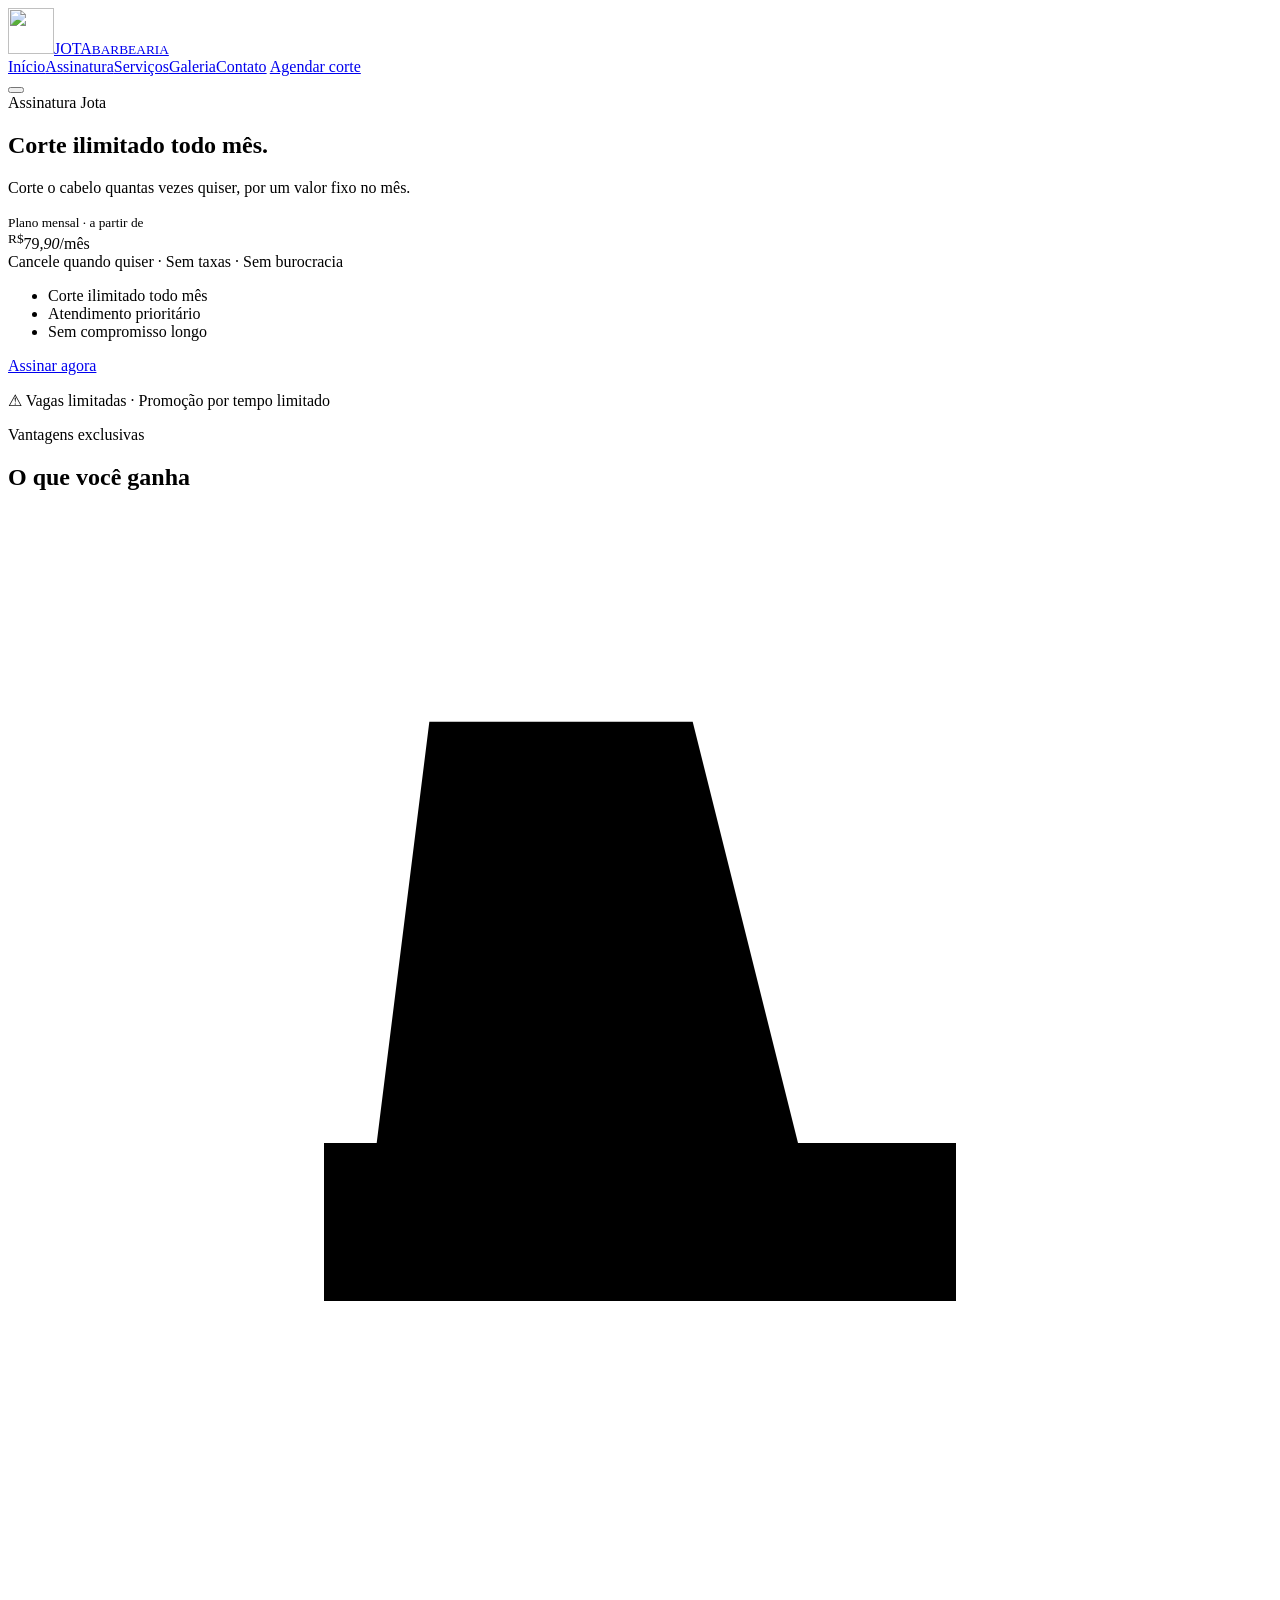
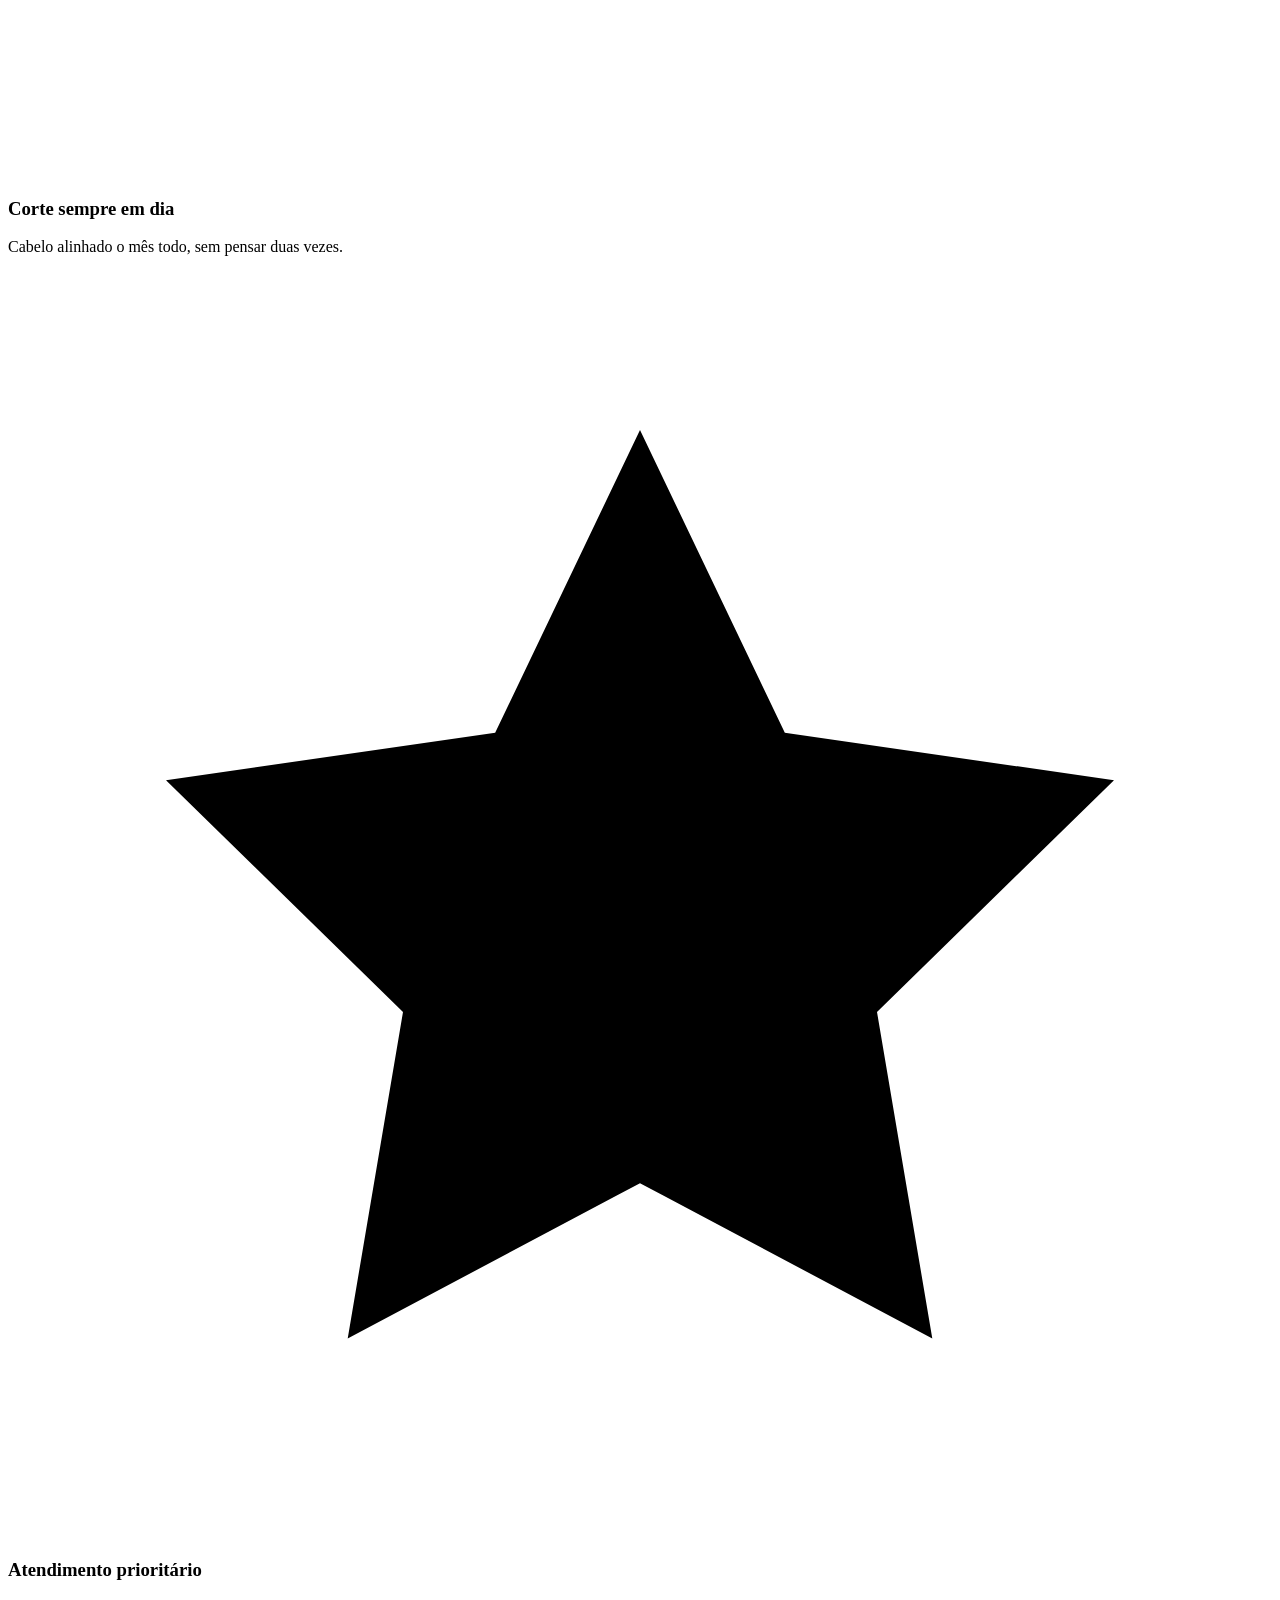
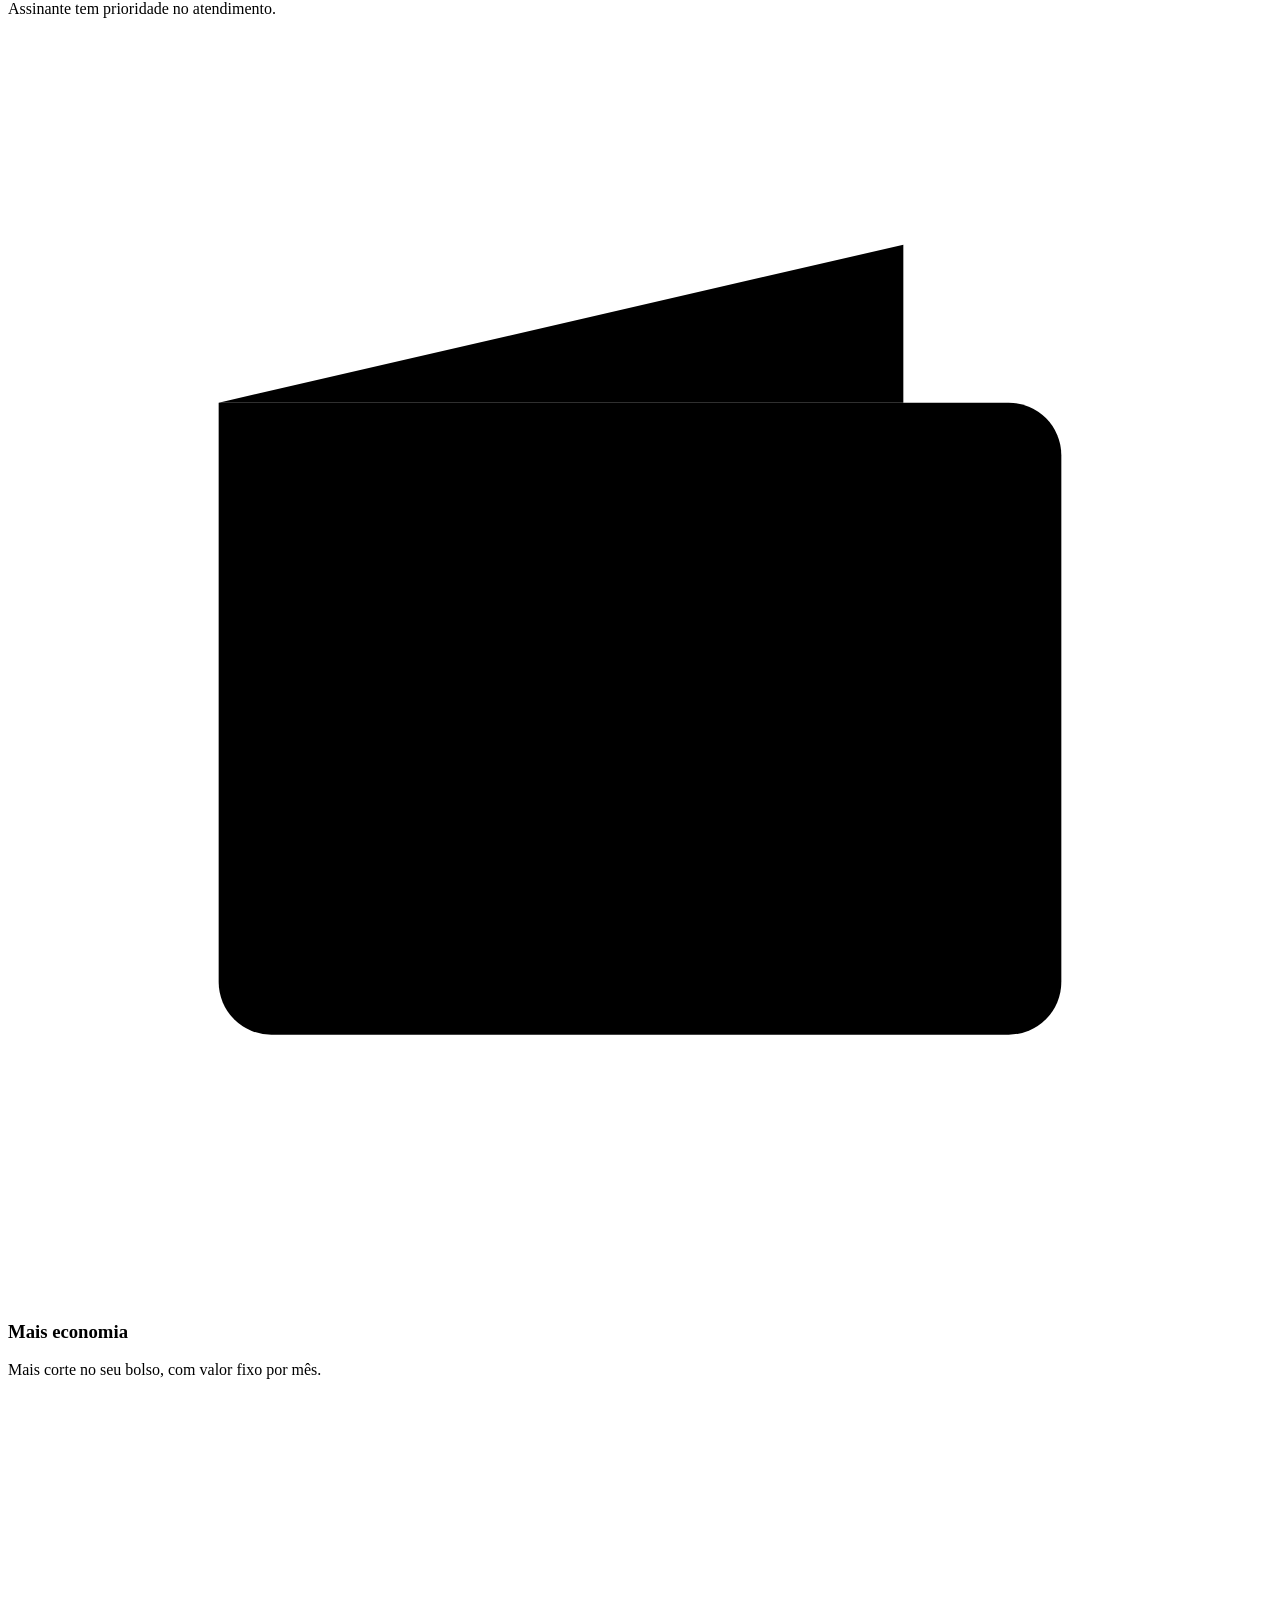
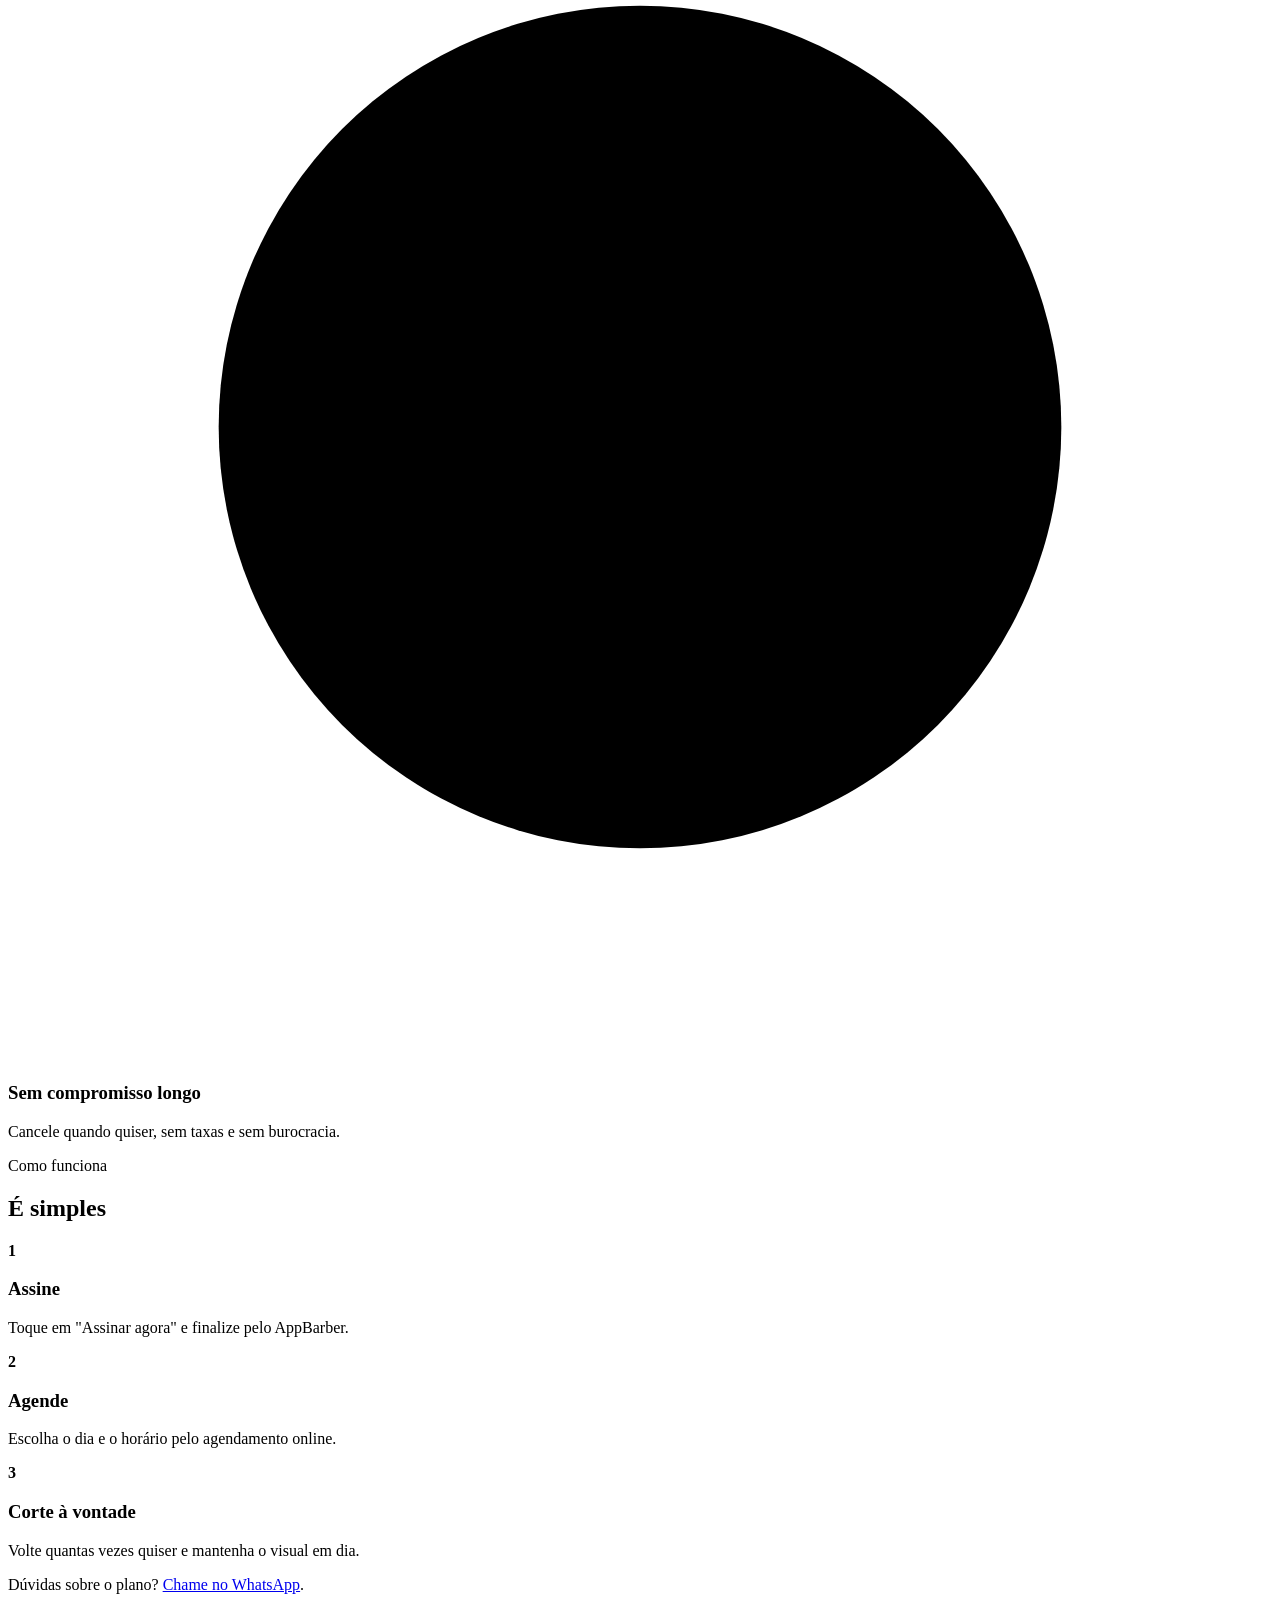
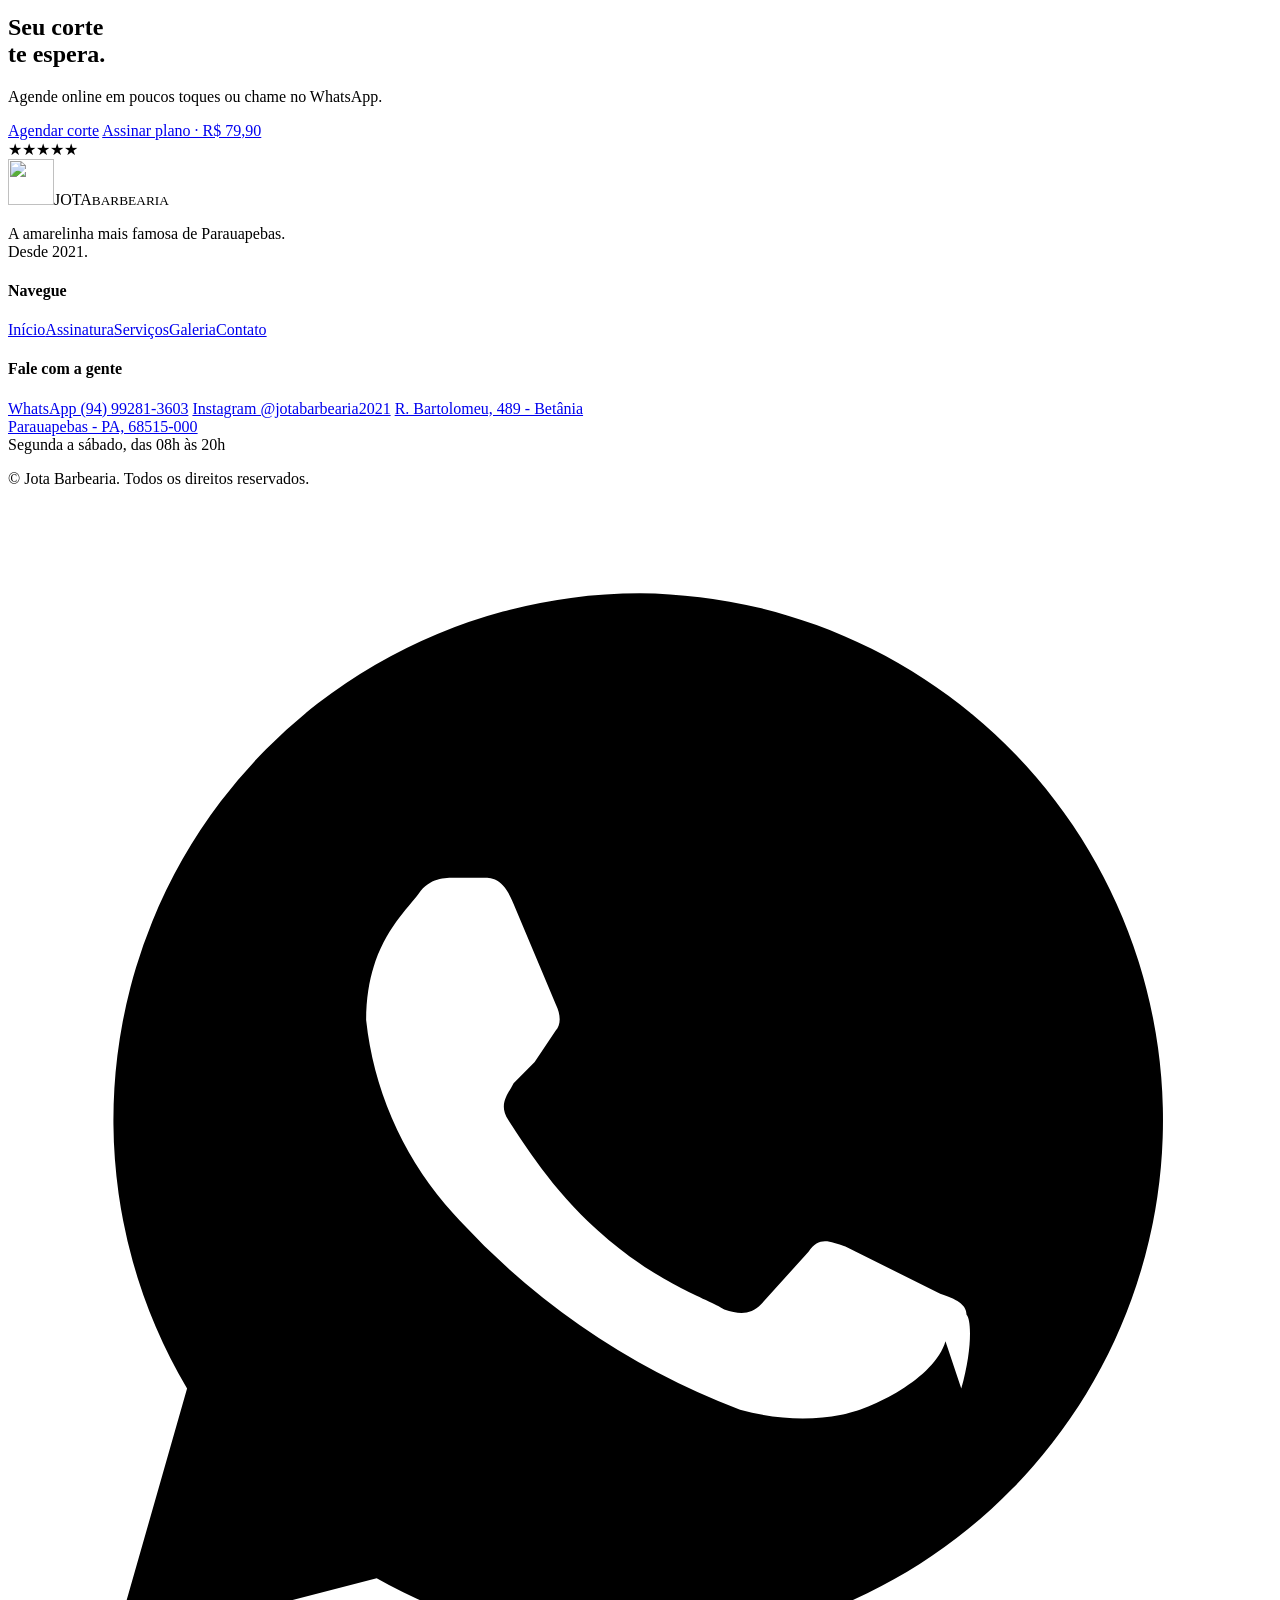
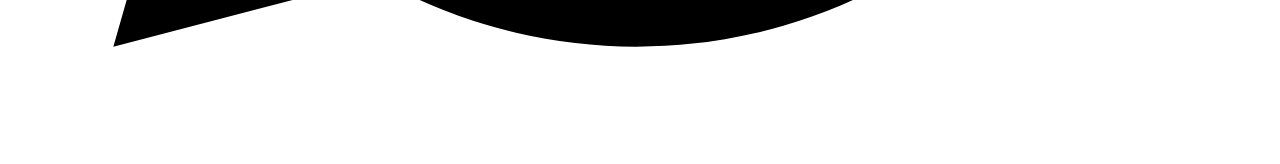
==== assinatura.html @ 1acf96be "Add files via upload" ====
<!DOCTYPE html>
<html lang="pt-BR">
<head>
<meta charset="utf-8">
<meta name="viewport" content="width=device-width, initial-scale=1">
<title>Assinatura | Jota Barbearia</title>
<meta name="description" content="Assinatura Jota Barbearia: corte ilimitado todo mês a partir de R$ 79,90. Cancele quando quiser.">
<meta name="theme-color" content="#0b0b0b">
<link rel="preconnect" href="https://fonts.googleapis.com">
<link rel="preconnect" href="https://fonts.gstatic.com" crossorigin>
<link href="https://fonts.googleapis.com/css2?family=Anton&family=Inter:wght@400;500;600;700&display=swap" rel="stylesheet">
<link rel="icon" type="image/png" href="assets/logo.png">
<link rel="stylesheet" href="assets/style.css">
</head>
<body>
<div class="hazard"></div>
<header id="hdr">
  <div class="wrap nav">
    <a href="index.html" class="logo" aria-label="Jota Barbearia"><img class="mark" src="assets/logo.png" alt="" width="46" height="46"><span>JOTA<small>BARBEARIA</small></span></a>
    <nav id="menu" aria-label="Principal">
      <a href="index.html">Início</a><a href="assinatura.html" class="on">Assinatura</a><a href="servicos.html">Serviços</a><a href="galeria.html">Galeria</a><a href="contato.html">Contato</a>
      <a class="btn sm" href="https://sites.appbarber.com.br/agendamento/jotabarbearia" target="_blank" rel="noopener">Agendar corte</a>
    </nav>
    <button class="burger" id="burger" aria-label="Abrir menu" aria-expanded="false"><i></i><i></i><i></i></button>
  </div>
  <div class="pole-bar"></div>
</header>

<main>
<section class="phero"><div class="wrap">
  <div class="eyebrow rv">Assinatura Jota</div>
  <h1 class="rv d1">Corte ilimitado <span>todo mês.</span></h1>
  <p class="lead rv d2">Corte o cabelo quantas vezes quiser, por um valor fixo no mês.</p>
</div></section>
<section class="tight">
  <div class="wrap">
    <div class="plan rv">
      <div class="plan-l">
        <small>Plano mensal · a partir de</small>
        <div class="big"><sup>R$</sup>79<em>,90</em><span>/mês</span></div>
        <div class="slash">Cancele quando quiser · Sem taxas · Sem burocracia</div>
      </div>
      <div class="plan-r">
        <ul>
          <li>Corte ilimitado todo mês</li>
          <li>Atendimento prioritário</li>
          <li>Sem compromisso longo</li>
        </ul>
        <a class="btn lg" href="https://l.appbarber.com.br/efcc80kb" target="_blank" rel="noopener">Assinar agora</a>
        <p class="warn">⚠ Vagas limitadas · Promoção por tempo limitado</p>
      </div>
    </div>
  </div>
</section>

<section class="alt">
  <div class="wrap">
    <div class="eyebrow rv">Vantagens exclusivas</div>
    <h2 class="rv d1">O que você ganha</h2>
    <div class="grid4"><article class="card rv d0"><svg viewBox="0 0 48 48"><path d="M16 8h10l4 16H14Z"/><path d="M12 24h24v6H12zM24 30v8M14 40h20"/></svg><h3>Corte sempre em dia</h3><p>Cabelo alinhado o mês todo, sem pensar duas vezes.</p></article><article class="card rv d1"><svg viewBox="0 0 48 48"><path d="m24 6 5.500 11.500 12.500 1.800-9 8.800 2.100 12.400L24 34.600 12.900 40.500 15 28.100l-9-8.800 12.500-1.800Z"/></svg><h3>Atendimento prioritário</h3><p>Assinante tem prioridade no atendimento.</p></article><article class="card rv d2"><svg viewBox="0 0 48 48"><path d="M8 14h30a2 2 0 0 1 2 2v20a2 2 0 0 1-2 2H10a2 2 0 0 1-2-2Z"/><path d="M8 14l26-6v6M32 27h8"/></svg><h3>Mais economia</h3><p>Mais corte no seu bolso, com valor fixo por mês.</p></article><article class="card rv d3"><svg viewBox="0 0 48 48"><circle cx="24" cy="24" r="16"/><path d="M24 14v10l7 4"/></svg><h3>Sem compromisso longo</h3><p>Cancele quando quiser, sem taxas e sem burocracia.</p></article></div>
  </div>
</section>

<section>
  <div class="wrap">
    <div class="eyebrow rv">Como funciona</div>
    <h2 class="rv d1">É simples</h2>
    <div class="steps">
      <div class="step rv"><b>1</b><h3>Assine</h3><p>Toque em "Assinar agora" e finalize pelo AppBarber.</p></div>
      <div class="step rv d1"><b>2</b><h3>Agende</h3><p>Escolha o dia e o horário pelo agendamento online.</p></div>
      <div class="step rv d2"><b>3</b><h3>Corte à vontade</h3><p>Volte quantas vezes quiser e mantenha o visual em dia.</p></div>
    </div>
    <p class="note rv">Dúvidas sobre o plano? <a href="https://wa.me/5594992813603?text=Ol%C3%A1%21%20Vim%20pelo%20site%20da%20Jota%20Barbearia%20e%20quero%20saber%20mais." target="_blank" rel="noopener">Chame no WhatsApp</a>.</p>
  </div>
</section>
</main>
<div class="pole-bar tall"></div>
<section class="cta-final">
  <div class="wrap">
    <h2 class="rv">Seu corte<br><span>te espera.</span></h2>
    <p class="rv d1">Agende online em poucos toques ou chame no WhatsApp.</p>
    <div class="row rv d2">
      <a class="btn" href="https://sites.appbarber.com.br/agendamento/jotabarbearia" target="_blank" rel="noopener">Agendar corte</a>
      <a class="btn dark" href="https://l.appbarber.com.br/efcc80kb" target="_blank" rel="noopener">Assinar plano · R$ 79,90</a>
    </div>
  </div>
</section>
<footer>
  <div class="stars c" aria-hidden="true">★★★★★</div>
  <div class="wrap fgrid">
    <div>
      <div class="logo"><img class="mark" src="assets/logo.png" alt="" width="46" height="46"><span>JOTA<small>BARBEARIA</small></span></div>
      <p>A amarelinha mais famosa de Parauapebas.<br>Desde 2021.</p>
    </div>
    <div>
      <h4>Navegue</h4>
      <a href="index.html">Início</a><a href="assinatura.html">Assinatura</a><a href="servicos.html">Serviços</a><a href="galeria.html">Galeria</a><a href="contato.html">Contato</a>
    </div>
    <div>
      <h4>Fale com a gente</h4>
      <a href="https://wa.me/5594992813603?text=Ol%C3%A1%21%20Vim%20pelo%20site%20da%20Jota%20Barbearia%20e%20quero%20saber%20mais." target="_blank" rel="noopener">WhatsApp (94) 99281-3603</a>
      <a href="https://www.instagram.com/jotabarbearia2021" target="_blank" rel="noopener">Instagram @jotabarbearia2021</a>
      <a href="https://www.google.com/maps/search/?api=1&query=R.%20Bartolomeu%2C%20489%2C%20Bet%C3%A2nia%2C%20Parauapebas%2C%20PA%2C%2068515-000" target="_blank" rel="noopener">R. Bartolomeu, 489 - Betânia<br>Parauapebas - PA, 68515-000</a>
      <p style="margin-top:0">Segunda a sábado, das 08h às 20h</p>
    </div>
  </div>
  <div class="wrap copy">© <span id="yr"></span> Jota Barbearia. Todos os direitos reservados.</div>
</footer>
<a href="https://wa.me/5594992813603?text=Ol%C3%A1%21%20Vim%20pelo%20site%20da%20Jota%20Barbearia%20e%20quero%20saber%20mais." class="wa" target="_blank" rel="noopener" aria-label="Chamar no WhatsApp">
  <svg viewBox="0 0 24 24"><path d="M12 2a10 10 0 0 0-8.600 15.100L2 22l5-1.300A10 10 0 1 0 12 2Zm5.800 14.200c-.2.700-1.400 1.300-2 1.400-.5.100-1.200.100-1.900-.1a14 14 0 0 1-5.600-3.900 6.500 6.500 0 0 1-1.500-3.500c0-1.400.7-2 1-2.400.2-.3.5-.3.7-.3h.5c.2 0 .4 0 .6.500l.8 1.900c.1.200.1.400 0 .5l-.4.600-.4.400c-.1.200-.3.400-.1.700.2.300.8 1.300 1.700 2.100 1.100 1 2.100 1.300 2.400 1.500.3.100.5.100.7-.1l.9-1c.2-.3.4-.2.700-.1l1.800.9c.3.1.5.2.5.400.1.100.1.700-.1 1.400Z"/></svg>
</a>
<script src="assets/site.js"></script>
</body>
</html>
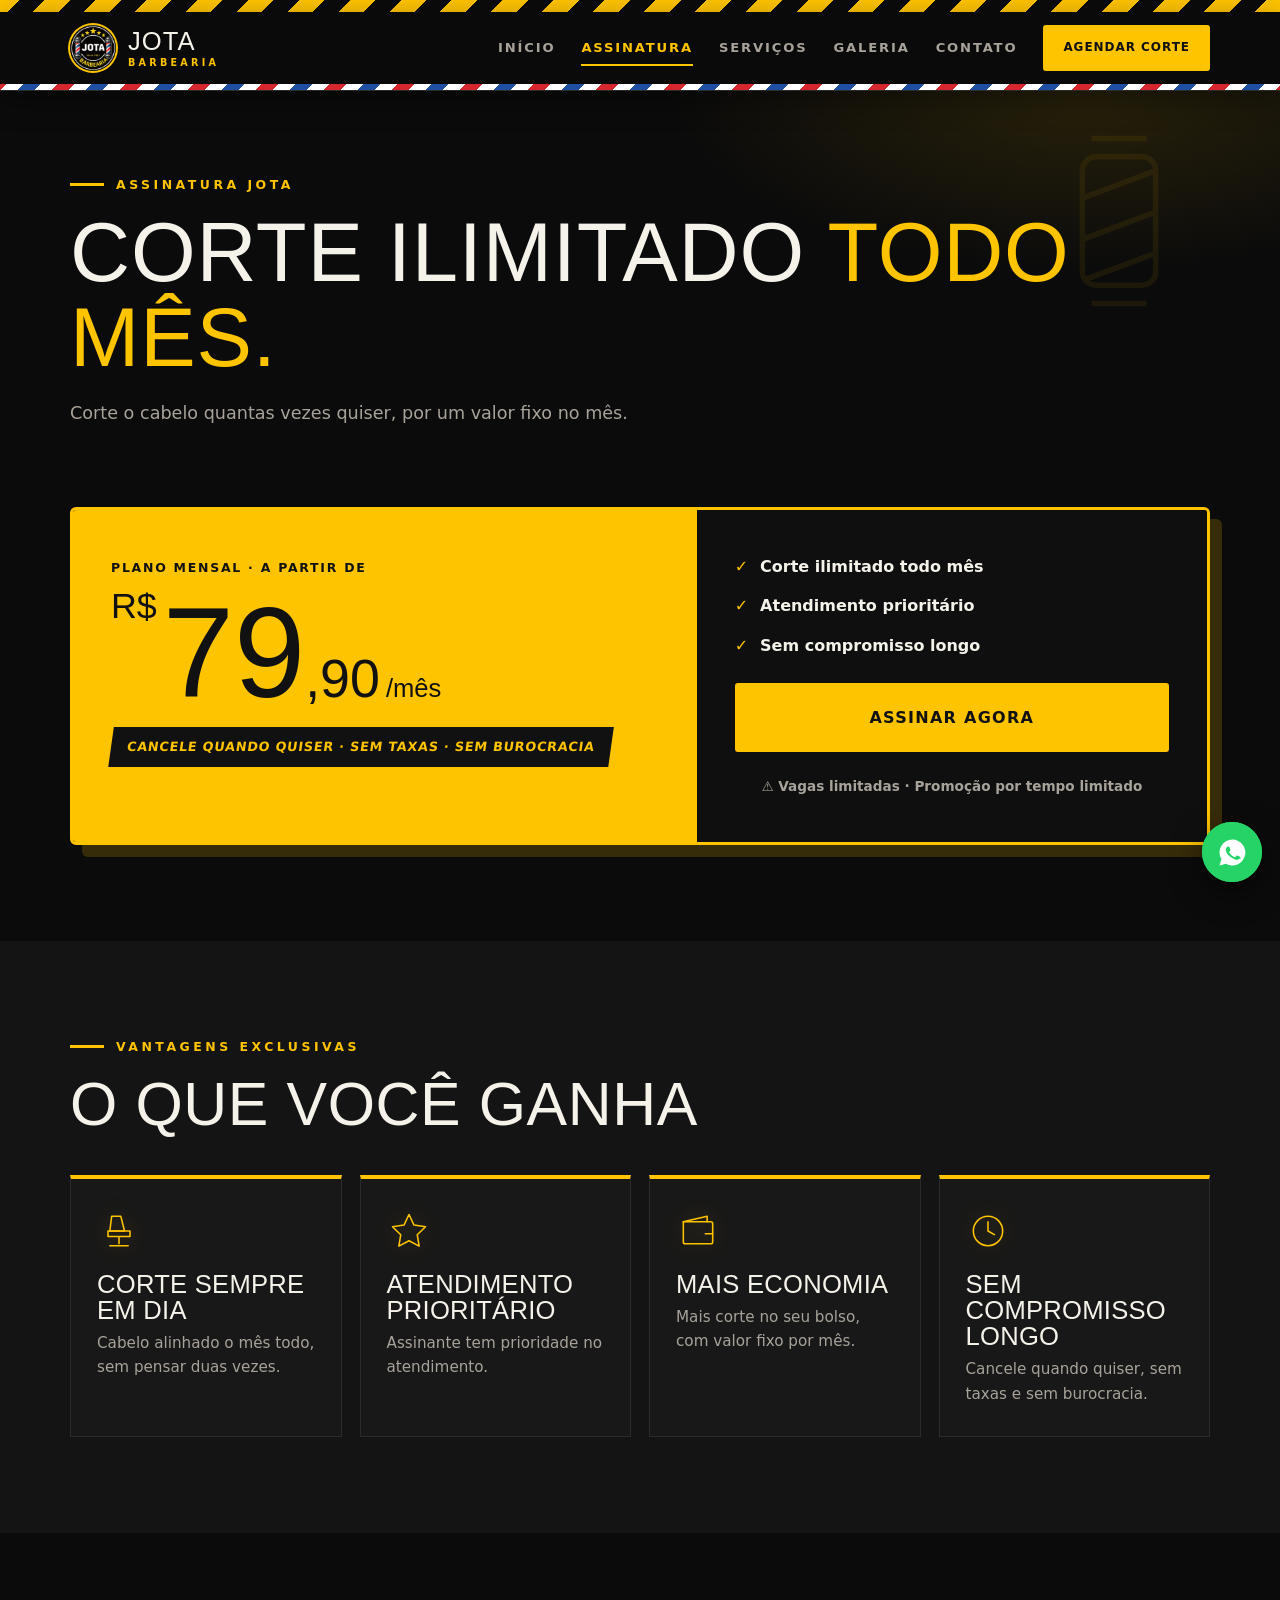
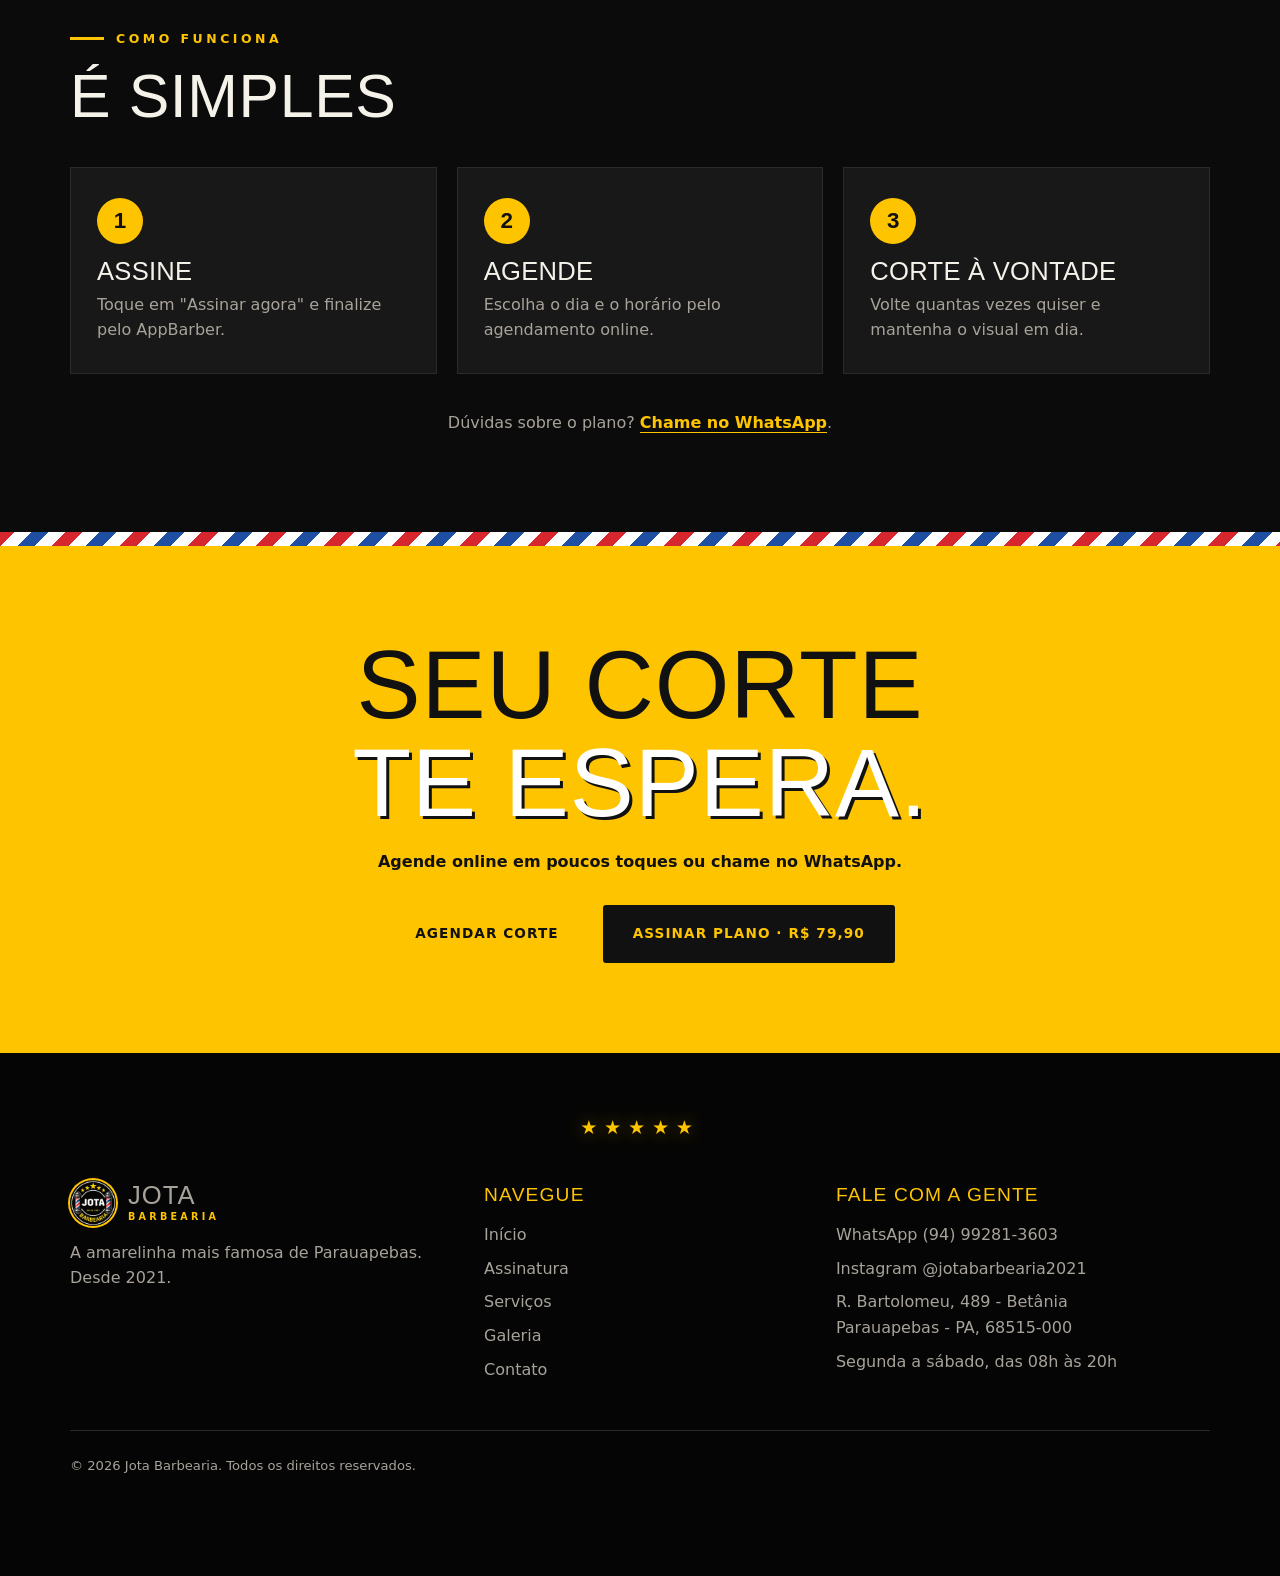
==== commit 5bda9574: "Add files via upload" ====
--- a/assinatura.html
+++ b/assinatura.html
@@ -9,14 +9,14 @@
 <link rel="preconnect" href="https://fonts.googleapis.com">
 <link rel="preconnect" href="https://fonts.gstatic.com" crossorigin>
 <link href="https://fonts.googleapis.com/css2?family=Anton&family=Inter:wght@400;500;600;700&display=swap" rel="stylesheet">
-<link rel="icon" type="image/png" href="assets/logo.png">
-<link rel="stylesheet" href="assets/style.css">
+<link rel="icon" type="image/png" href="logo.png">
+<link rel="stylesheet" href="style.css">
 </head>
 <body>
 <div class="hazard"></div>
 <header id="hdr">
   <div class="wrap nav">
-    <a href="index.html" class="logo" aria-label="Jota Barbearia"><img class="mark" src="assets/logo.png" alt="" width="46" height="46"><span>JOTA<small>BARBEARIA</small></span></a>
+    <a href="index.html" class="logo" aria-label="Jota Barbearia"><img class="mark" src="logo.png" alt="" width="46" height="46"><span>JOTA<small>BARBEARIA</small></span></a>
     <nav id="menu" aria-label="Principal">
       <a href="index.html">Início</a><a href="assinatura.html" class="on">Assinatura</a><a href="servicos.html">Serviços</a><a href="galeria.html">Galeria</a><a href="contato.html">Contato</a>
       <a class="btn sm" href="https://sites.appbarber.com.br/agendamento/jotabarbearia" target="_blank" rel="noopener">Agendar corte</a>
@@ -89,7 +89,7 @@
   <div class="stars c" aria-hidden="true">★★★★★</div>
   <div class="wrap fgrid">
     <div>
-      <div class="logo"><img class="mark" src="assets/logo.png" alt="" width="46" height="46"><span>JOTA<small>BARBEARIA</small></span></div>
+      <div class="logo"><img class="mark" src="logo.png" alt="" width="46" height="46"><span>JOTA<small>BARBEARIA</small></span></div>
       <p>A amarelinha mais famosa de Parauapebas.<br>Desde 2021.</p>
     </div>
     <div>
@@ -109,6 +109,6 @@
 <a href="https://wa.me/5594992813603?text=Ol%C3%A1%21%20Vim%20pelo%20site%20da%20Jota%20Barbearia%20e%20quero%20saber%20mais." class="wa" target="_blank" rel="noopener" aria-label="Chamar no WhatsApp">
   <svg viewBox="0 0 24 24"><path d="M12 2a10 10 0 0 0-8.600 15.100L2 22l5-1.300A10 10 0 1 0 12 2Zm5.800 14.200c-.2.700-1.400 1.300-2 1.400-.5.100-1.200.100-1.900-.1a14 14 0 0 1-5.600-3.900 6.500 6.500 0 0 1-1.500-3.500c0-1.400.7-2 1-2.400.2-.3.5-.3.7-.3h.5c.2 0 .4 0 .6.500l.8 1.900c.1.200.1.400 0 .5l-.4.600-.4.400c-.1.200-.3.400-.1.700.2.300.8 1.300 1.700 2.100 1.100 1 2.100 1.300 2.400 1.500.3.100.5.100.7-.1l.9-1c.2-.3.4-.2.700-.1l1.800.9c.3.1.5.2.5.400.1.100.1.700-.1 1.400Z"/></svg>
 </a>
-<script src="assets/site.js"></script>
+<script src="site.js"></script>
 </body>
 </html>
--- a/style.css
+++ b/style.css
@@ -0,0 +1,126 @@
+
+:root{--y:#ffc400;--y2:#ffd84d;--bg:#0b0b0b;--bg2:#141414;--card:#181818;--line:#2b2b2b;--t:#f5f2ea;--m:#a8a39a;--d:'Anton','Impact',sans-serif;--b:'Inter',system-ui,sans-serif}
+*{box-sizing:border-box;margin:0;padding:0}
+html{scroll-behavior:smooth}
+body{background:var(--bg);color:var(--t);font-family:var(--b);line-height:1.6;overflow-x:hidden;-webkit-font-smoothing:antialiased}
+a{color:inherit;text-decoration:none}
+img,video,svg{display:block;max-width:100%}
+.wrap{width:min(1140px,92%);margin-inline:auto}
+section{padding:96px 0}.tight{padding:56px 0 96px}.alt{background:var(--bg2)}
+h1,h2,h3{font-family:var(--d);font-weight:400;text-transform:uppercase;line-height:1.02;letter-spacing:.01em}
+h1{font-size:clamp(2.6rem,7vw,5.2rem)}h2{font-size:clamp(2.2rem,5.5vw,3.8rem);margin-bottom:18px}h3{font-size:1.6rem;margin-bottom:8px}
+h1 span,h2 span{color:var(--y)}
+.lead{color:var(--m);font-size:1.1rem;max-width:52ch;margin-top:18px}
+.eyebrow{color:var(--y);font-size:.78rem;letter-spacing:.28em;text-transform:uppercase;font-weight:700;margin-bottom:16px;display:flex;align-items:center;gap:12px}
+.eyebrow::before{content:"";width:34px;height:3px;background:currentColor}.eyebrow.dark{color:#111}
+.hazard{height:12px;background:repeating-linear-gradient(-45deg,var(--y) 0 18px,#0b0b0b 18px 36px)}
+/* header */
+header{position:sticky;top:0;z-index:50;background:rgba(11,11,11,.92);backdrop-filter:blur(10px);border-bottom:1px solid var(--line)}
+.nav{display:flex;align-items:center;justify-content:space-between;height:72px}
+.logo{display:flex;align-items:center;gap:12px;font-family:var(--d);font-size:1.6rem;line-height:1;letter-spacing:.04em}
+.logo small{display:block;font-family:var(--b);font-size:.6rem;letter-spacing:.34em;color:var(--y);font-weight:700;margin-top:3px}
+.mark{width:46px;height:46px;border-radius:50%;box-shadow:0 0 0 2px var(--y)}
+#menu{display:flex;align-items:center;gap:26px}
+#menu a:not(.btn){font-size:.82rem;letter-spacing:.14em;text-transform:uppercase;font-weight:600;color:var(--m);padding:6px 0;border-bottom:2px solid transparent;transition:.2s}
+#menu a:not(.btn):hover,#menu a.on{color:var(--y);border-color:var(--y)}
+.btn{display:inline-flex;align-items:center;justify-content:center;gap:10px;background:var(--y);color:#111;font-weight:800;letter-spacing:.08em;text-transform:uppercase;font-size:.85rem;padding:16px 28px;border:2px solid var(--y);border-radius:3px;cursor:pointer;transition:.25s;text-align:center}
+.btn:hover{background:var(--y2);transform:translateY(-3px);box-shadow:0 12px 30px rgba(255,196,0,.25)}
+.btn.sm{padding:11px 18px;font-size:.75rem}.btn.lg{padding:20px 36px;font-size:1rem;width:100%}
+.btn.ghost{background:transparent;color:var(--t);border-color:var(--y)}.btn.ghost:hover{background:var(--y);color:#111}
+.btn.dark{background:#111;color:var(--y);border-color:#111}.btn.dark:hover{background:#000;box-shadow:0 12px 30px rgba(0,0,0,.35)}
+.row{display:flex;gap:14px;flex-wrap:wrap;margin-top:30px}.row.center{justify-content:center;margin-top:44px}
+.burger{display:none;background:none;border:0;width:44px;height:44px;cursor:pointer}
+.burger i{display:block;width:26px;height:3px;background:var(--y);margin:5px auto;transition:.3s}
+/* hero */
+.hero{padding:80px 0 90px;background:radial-gradient(800px 500px at 85% 10%,rgba(255,196,0,.13),transparent 60%),var(--bg)}
+.hgrid{display:grid;grid-template-columns:minmax(0,1.1fr) minmax(0,.9fr);gap:48px;align-items:center}
+.hero h1{margin:6px 0 0}
+.shot{position:relative;border:3px solid var(--y);border-radius:4px;overflow:hidden;box-shadow:14px 14px 0 rgba(255,196,0,.18)}
+.shot img{width:100%;height:100%;object-fit:cover}
+.shot figcaption{position:absolute;right:0;bottom:0;background:var(--y);color:#111;font-weight:800;font-size:.72rem;letter-spacing:.14em;text-transform:uppercase;padding:9px 16px}
+.ticker{overflow:hidden;background:var(--y);color:#111;padding:14px 0;transform:rotate(-1deg);margin:0 -2%}
+.ticker div{display:flex;gap:34px;width:max-content;animation:tk 30s linear infinite;font-family:var(--d);font-size:1.5rem;letter-spacing:.06em;text-transform:uppercase}
+@keyframes tk{to{transform:translateX(-50%)}}
+/* plan teaser */
+.plan-teaser{background:var(--y);color:#111;margin-top:-14px;padding-top:110px;background-image:repeating-linear-gradient(90deg,rgba(0,0,0,.06) 0 3px,transparent 3px 22px)}
+.plan-teaser h2{color:#111}.plan-teaser p{max-width:44ch;margin-bottom:26px;font-weight:500}
+.pgrid{display:grid;grid-template-columns:1.2fr .8fr;gap:40px;align-items:center}
+.price-tag{background:#0b0b0b;color:var(--t);border-radius:6px;padding:34px;text-align:center;transform:rotate(2deg);box-shadow:10px 10px 0 rgba(0,0,0,.25)}
+.price-tag small{display:block;text-transform:uppercase;letter-spacing:.2em;font-size:.72rem;color:var(--m);font-weight:700}
+.price-tag strong{display:block;font-family:var(--d);font-weight:400;font-size:clamp(4rem,10vw,6rem);color:var(--y);line-height:1.1;margin:8px 0}
+.price-tag sup{font-size:.35em;vertical-align:top;margin-right:6px}.price-tag em{font-style:normal;font-size:.45em}
+/* video */
+.vgrid{display:grid;grid-template-columns:.7fr 1.3fr;gap:56px;align-items:center}
+.vwrap{border:3px solid var(--y);border-radius:6px;overflow:hidden;background:#000;box-shadow:12px 12px 0 rgba(255,196,0,.18);max-width:360px;margin-inline:auto;aspect-ratio:9/16}
+.vwrap video{width:100%;height:100%;object-fit:cover}
+.ticks{display:grid;gap:14px;margin-top:28px;list-style:none}
+.ticks li{display:flex;gap:14px;align-items:flex-start}.ticks li::before{content:"";flex:none;width:11px;height:11px;margin-top:9px;background:var(--y);transform:rotate(45deg)}
+/* cards */
+.grid4{display:grid;grid-template-columns:repeat(auto-fit,minmax(230px,1fr));gap:18px;margin-top:40px}
+.grid3{display:grid;grid-template-columns:repeat(auto-fit,minmax(260px,1fr));gap:20px}
+.card{background:var(--card);border:1px solid var(--line);border-top:4px solid var(--y);padding:30px 26px;transition:.3s}
+.card:hover{transform:translateY(-6px);border-color:var(--y)}
+.card svg{width:44px;height:44px;stroke:var(--y);fill:none;stroke-width:1.7;stroke-linecap:round;stroke-linejoin:round;margin-bottom:18px}
+.card p{color:var(--m);font-size:.95rem}.price{font-family:var(--d);font-size:1.7rem;color:var(--y);margin-top:16px}
+/* page hero */
+.phero{padding:84px 0 24px;background:radial-gradient(700px 300px at 85% 0,rgba(255,196,0,.12),transparent 60%)}
+/* plan */
+.plan{display:grid;grid-template-columns:1.1fr .9fr;border:3px solid var(--y);border-radius:6px;overflow:hidden;box-shadow:12px 12px 0 rgba(255,196,0,.18)}
+.plan-l{background:var(--y);color:#111;padding:44px 38px}.plan-l small{font-weight:800;letter-spacing:.14em;text-transform:uppercase;font-size:.78rem}
+.big{font-family:var(--d);font-size:clamp(5rem,13vw,8rem);line-height:1;margin:10px 0}.big sup{font-size:.28em;vertical-align:top;margin-right:6px}.big em{font-style:normal;font-size:.42em}.big span{font-size:.2em;margin-left:6px}
+.slash{background:#111;color:var(--y);display:inline-block;padding:10px 16px;font-weight:800;font-size:.8rem;letter-spacing:.06em;text-transform:uppercase;transform:skew(-8deg)}
+.plan-r{background:#0f0f0f;padding:44px 38px;display:flex;flex-direction:column;justify-content:center;gap:24px}
+.plan-r ul{list-style:none;display:grid;gap:14px}.plan-r li{display:flex;gap:12px;font-weight:600}.plan-r li::before{content:"✓";color:var(--y);font-weight:900}
+.warn{text-align:center;color:var(--m);font-size:.85rem;font-weight:600}
+.steps{display:grid;grid-template-columns:repeat(auto-fit,minmax(240px,1fr));gap:20px;margin-top:40px}
+.step{background:var(--card);border:1px solid var(--line);padding:30px 26px}.step b{display:grid;place-items:center;width:46px;height:46px;border-radius:50%;background:var(--y);color:#111;font-family:var(--d);font-size:1.4rem;margin-bottom:14px}.step p{color:var(--m)}
+.note{color:var(--m);margin-top:36px;text-align:center}.note a,.box a{color:var(--y);font-weight:700;border-bottom:1px solid currentColor}
+.banner{margin-top:40px;background:var(--y);color:#111;border-radius:6px;padding:34px;display:flex;justify-content:space-between;align-items:center;gap:20px;flex-wrap:wrap}.banner p{font-weight:500}
+/* gallery / contact */
+.ggrid{display:grid;grid-template-columns:.7fr 1.3fr;gap:40px;align-items:start}.ggrid .shot{max-width:520px}
+.cgrid{display:grid;grid-template-columns:1fr 1fr;gap:20px}
+.box{background:var(--card);border:1px solid var(--line);border-top:4px solid var(--y);padding:38px}.box h3{color:var(--y);font-size:2rem;margin-bottom:18px}
+.big-t{font-size:1.25rem;font-weight:600}.box p{margin-bottom:12px}.lbl{display:block;color:var(--m);font-size:.72rem;letter-spacing:.2em;text-transform:uppercase;font-weight:700}
+/* cta + footer */
+.cta-final{background:var(--y);color:#111;text-align:center;padding:90px 0}.cta-final h2{font-size:clamp(3rem,9vw,6rem);color:#111}.cta-final h2 span{color:#fff;text-shadow:3px 3px 0 #111}
+.cta-final p{font-weight:600;margin:8px 0 6px}.cta-final .row{justify-content:center}
+footer{background:#050505;padding:60px 0 100px;color:var(--m)}
+.fgrid{display:grid;grid-template-columns:1.2fr 1fr 1.2fr;gap:40px}.fgrid h4{color:var(--y);font-family:var(--d);font-weight:400;letter-spacing:.06em;font-size:1.2rem;margin-bottom:12px;text-transform:uppercase}
+.fgrid a{display:block;margin-bottom:8px;transition:.2s}.fgrid a:hover{color:var(--y)}.fgrid p{margin-top:14px}
+.copy{margin-top:40px;padding-top:24px;border-top:1px solid var(--line);font-size:.82rem}
+.wa{position:fixed;right:18px;bottom:18px;z-index:60;width:60px;height:60px;border-radius:50%;background:#25d366;display:grid;place-items:center;box-shadow:0 10px 30px rgba(0,0,0,.5);transition:.25s}
+.wa:hover{transform:scale(1.08)}.wa::before{content:"";position:absolute;inset:0;border-radius:50%;border:2px solid #25d366;animation:ping 2s ease-out infinite}
+@keyframes ping{to{transform:scale(1.7);opacity:0}}.wa svg{width:31px;height:31px;fill:#fff}
+/* símbolos da barbearia */
+.pole-bar{height:6px;background:repeating-linear-gradient(-45deg,#d6262e 0 12px,#fff 12px 24px,#1f4fa3 24px 36px,#fff 36px 48px);background-size:68px 100%;animation:poleMove 2.4s linear infinite}
+.pole-bar.tall{height:14px}
+@keyframes poleMove{to{background-position:68px 0}}
+.stars{color:var(--y);letter-spacing:.35em;font-size:1.05rem;margin-bottom:14px;text-shadow:0 0 18px rgba(255,196,0,.45)}
+.stars.c{text-align:center;margin-bottom:36px;font-size:1.2rem}
+.heroimg{position:relative}
+.badge{position:absolute;left:-34px;bottom:-34px;width:150px;height:150px;border-radius:50%;box-shadow:0 0 0 4px var(--y),0 14px 34px rgba(0,0,0,.6);animation:float 5s ease-in-out infinite}
+@keyframes float{50%{transform:translateY(-10px) rotate(-3deg)}}
+.ticker i{display:inline-grid;place-items:center;width:30px;height:30px}.ticker i svg{width:30px;height:30px;stroke:#111;fill:none;stroke-width:2.4;stroke-linecap:round;stroke-linejoin:round}
+.craft{background:var(--bg);position:relative;overflow:hidden}
+.craft::before{content:"";position:absolute;right:-60px;top:-40px;width:340px;height:340px;opacity:.05;background:url("data:image/svg+xml,%3Csvg xmlns='http://www.w3.org/2000/svg' viewBox='0 0 48 48' fill='none' stroke='%23ffc400' stroke-width='1.2'%3E%3Ccircle cx='12' cy='37' r='6'/%3E%3Ccircle cx='36' cy='37' r='6'/%3E%3Cpath d='M16 32 40 6M32 32 8 6'/%3E%3C/svg%3E") center/contain no-repeat}
+.tools{display:grid;grid-template-columns:repeat(5,1fr);gap:16px;margin-top:44px}
+.tool{display:flex;flex-direction:column;align-items:center;gap:14px;padding:34px 12px;background:var(--card);border:1px solid var(--line);border-radius:6px;transition:.3s}
+.tool:hover{border-color:var(--y);transform:translateY(-6px) rotate(-1deg)}
+.tool svg{width:54px;height:54px;stroke:var(--y);fill:none;stroke-width:1.6;stroke-linecap:round;stroke-linejoin:round}
+.tool b{font-family:var(--d);font-weight:400;letter-spacing:.08em;text-transform:uppercase;font-size:1.05rem}
+.phero{position:relative;overflow:hidden}
+.phero::after{content:"";position:absolute;right:4%;top:20px;width:220px;height:220px;opacity:.07;background:url("data:image/svg+xml,%3Csvg xmlns='http://www.w3.org/2000/svg' viewBox='0 0 48 48' fill='none' stroke='%23ffc400' stroke-width='1.2'%3E%3Crect x='16' y='10' width='16' height='28' rx='3'/%3E%3Cpath d='M16 19l16-6M16 28l16-6M16 37l16-6M18 6h12M18 42h12'/%3E%3C/svg%3E") center/contain no-repeat}
+.card svg{filter:drop-shadow(0 0 10px rgba(255,196,0,.25))}
+header{box-shadow:0 8px 30px rgba(0,0,0,.4)}
+/* reveal */
+.rv{opacity:0;transform:translateY(32px);transition:opacity .8s,transform .8s cubic-bezier(.2,.7,.2,1)}.rv.in{opacity:1;transform:none}
+.d1{transition-delay:.1s}.d2{transition-delay:.2s}.d3{transition-delay:.3s}
+@media(max-width:900px){
+ section{padding:72px 0}.tight{padding:40px 0 72px}
+ .burger{display:block}
+ #menu{position:fixed;inset:84px 0 auto 0;background:rgba(11,11,11,.98);flex-direction:column;align-items:stretch;padding:24px 6%;gap:6px;border-bottom:3px solid var(--y);transform:translateY(-130%);transition:.35s;z-index:-1}
+ #menu.open{transform:none}#menu a:not(.btn){padding:14px 0;border-bottom:1px solid var(--line);font-size:.95rem}#menu .btn{margin-top:12px;padding:16px}
+ .hgrid,.pgrid,.vgrid,.plan,.ggrid,.cgrid,.fgrid{grid-template-columns:1fr}
+ .hgrid{gap:44px}.badge{width:104px;height:104px;left:-8px;bottom:-26px}.tools{grid-template-columns:repeat(2,1fr)}.vwrap{max-width:320px}.price-tag{transform:none}.plan-l,.plan-r{padding:34px 26px}
+}
+@media(prefers-reduced-motion:reduce){*{animation:none!important;transition:none!important}.rv{opacity:1;transform:none}}
